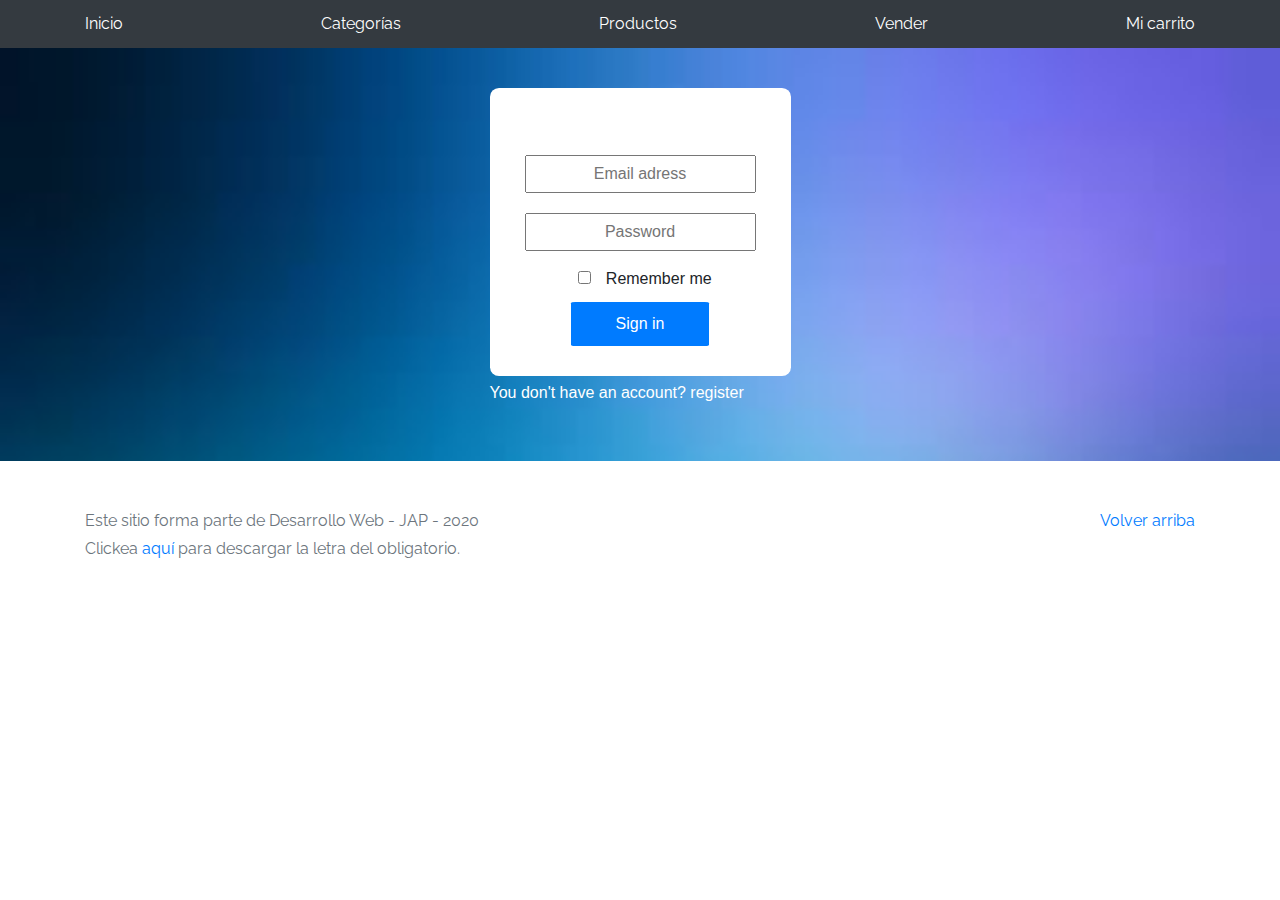
==== index.html @ a8ff6366 "18/8/2021" ====
<!DOCTYPE html>
<!-- saved from url=(0049)https://getbootstrap.com/docs/4.3/examples/album/ -->
<html lang="en">
  <head>
    <meta http-equiv="Content-Type" content="text/html; charset=UTF-8">
    <meta name="viewport" content="width=device-width, initial-scale=1, shrink-to-fit=no">
    <meta name="description" content="">
    <title>eMercado - Todo lo que busques está aquí</title>

    <link rel="canonical" href="https://getbootstrap.com/docs/4.3/examples/album/">
    <link href="https://fonts.googleapis.com/css?family=Raleway:300,300i,400,400i,700,700i,900,900i" rel="stylesheet">
    <!-- Bootstrap core CSS -->
    <link href="css/bootstrap.min.css" rel="stylesheet">
    <link href="css/styles.css" rel="stylesheet">
  </head>
  <body>
    <nav class="site-header sticky-top py-1 bg-dark">
      <div class="container d-flex flex-column flex-md-row justify-content-between">
        <a class="py-2 d-none d-md-inline-block" href="index.html">Inicio</a>
        <a class="py-2 d-none d-md-inline-block" href="categories.html">Categorías</a>
        <a class="py-2 d-none d-md-inline-block" href="products.html">Productos</a>
        <a class="py-2 d-none d-md-inline-block" href="sell.html">Vender</a>
        <a class="py-2 d-none d-md-inline-block" href="cart.html">Mi carrito</a>
      </div>
    </nav>

  <main class="mainindex">
  
    <div class="divindex">
      <form class="formlogin" action="" >
        <label for="Email" >
          <img src="https://image.pngaaa.com/93/4052093-middle.png" alt="">
        </label>
        <input type="email" name="Email" id="Email" placeholder="Email adress" required>
        <input type="text" name="password" placeholder="Password" required>
        <label class="remember" for="remember">
          <input type="checkbox" class="remember" id="remember">
            Remember me
        </label> 
        <button>Sign in</button>
      </form>
      <p class="account">You don't have an account? <a style="color: white;" href="">register</a></p>
    </div>
  </main>


    
      
    <footer class="text-muted">
      <div class="container">
        <p class="float-right">
          <a href="#">Volver arriba</a>
        </p>
        <p>Este sitio forma parte de Desarrollo Web - JAP - 2020</p>
        <p>Clickea <a target="_blank" href="Letra.pdf">aquí</a> para descargar la letra del obligatorio.</p>
      </div>
    </footer>
    <script src="js/jquery-3.4.1.min.js"></script>
    <script src="js/bootstrap.bundle.min.js"></script>
    <script src="js/init.js"></script>
  </body>
</html>
---- css/styles.css ----
.jumbotron, .card-body, .container, .site-header{
    font-family: 'Raleway', serif !important;
}

.jumbotron .display-4{
    font-weight: bold;
}

.jumbotron {
  height: 50vh;
  padding: 5em inherit;
  margin-bottom: 0;
  background-color: #53C0FB;
  background: url('../img/cover_back.png');
  background-size: cover;
  background-position: center;
  background-repeat: no-repeat;
  color: black;
  font-weight: bold;
}

@media (min-width: 768px) {
  .jumbotron {
    padding-top: 6rem;
    padding-bottom: 6rem;
  }
}

.jumbotron p:last-child {
  margin-bottom: 0;
}

.jumbotron-heading {
  font-weight: 300;
}

.jumbotron .container {
  max-width: 40rem;
  background-color: rgba(255, 255, 255, 0.5);
  border-radius: 10px;
  text-shadow: 1px 1px 2px grey;
}

.jumbotron .lead{
  font-size: 38px;
}

footer {
  padding-top: 3rem;
  padding-bottom: 3rem;
}

footer p {
  margin-bottom: .25rem;
}

.site-header a {
  color: white;
  transition: ease-in-out color .15s;
}

.light-text {
  color: white;
}

.site-header .dropdown-menu a {
  color: black;
}

.dropzone{
  border: 2px dashed #0087F7;
  border-radius: 5px;
  background: white;
}

.alert{
  position: fixed;
  top:80px;
  width: 50%;
  left: 50%;
  transform: translate(-50%, 0);
}

.lds-ring {
  display: inline-block;
  position: relative;
  width: 64px;
  height: 64px;
  top:50%;
  left: 50%;
}
.lds-ring div {
  box-sizing: border-box;
  display: block;
  position: absolute;
  width: 51px;
  height: 51px;
  margin: 6px;
  border: 6px solid #fff;
  border-radius: 50%;
  animation: lds-ring 1.2s cubic-bezier(0.5, 0, 0.5, 1) infinite;
  border-color: #fff transparent transparent transparent;
}
.lds-ring div:nth-child(1) {
  animation-delay: -0.45s;
}
.lds-ring div:nth-child(2) {
  animation-delay: -0.3s;
}
.lds-ring div:nth-child(3) {
  animation-delay: -0.15s;
}
@keyframes lds-ring {
  0% {
    transform: rotate(0deg);
  }
  100% {
    transform: rotate(360deg);
  }
}

#spinner-wrapper{
  position: fixed;
  background-color: rgba(0,0,0,0.5);
  width:100%;
  height: 100%;
  top:0;
  left:0;
  z-index: 1021;
  display: none;
}

a.custom-card,
a.custom-card:hover {
  color: inherit;
  text-decoration: inherit;
}

.checked {
  color: orange;
}
.mainindex{
  display: flex;
  align-items: center;
  padding: 40px;
  background-color: #f5f5f5;
  background: url([data-uri]);
  background-size: cover;
  background-repeat: no-repeat;
  }

.formlogin{
  border:0px solid black;
  padding: 25px;
  border-radius: 3%;
  margin: 0 auto;
  display: flex;
  flex-direction: column;
  justify-content: center;
  align-items: center;
  background-color: white;
}
.formlogin input{text-align: center;
  margin: 10px; padding: 5px 10px;
}
.formlogin button{
  padding: 10px 45px;
  border: 0px solid black;
  border-radius: 3%;
  background-color: #007bff;
  color: white;
  margin-bottom: 5px;
}
.formlogin img{
  width: 150px;
  height: auto;
 margin-bottom:10px;
 box-shadow: black 5px;

}
.divindex{display: flex;
flex-direction: column;
justify-content: center;
margin: 0 auto;}

.account{color: #fff;
margin-top: 5px;
}
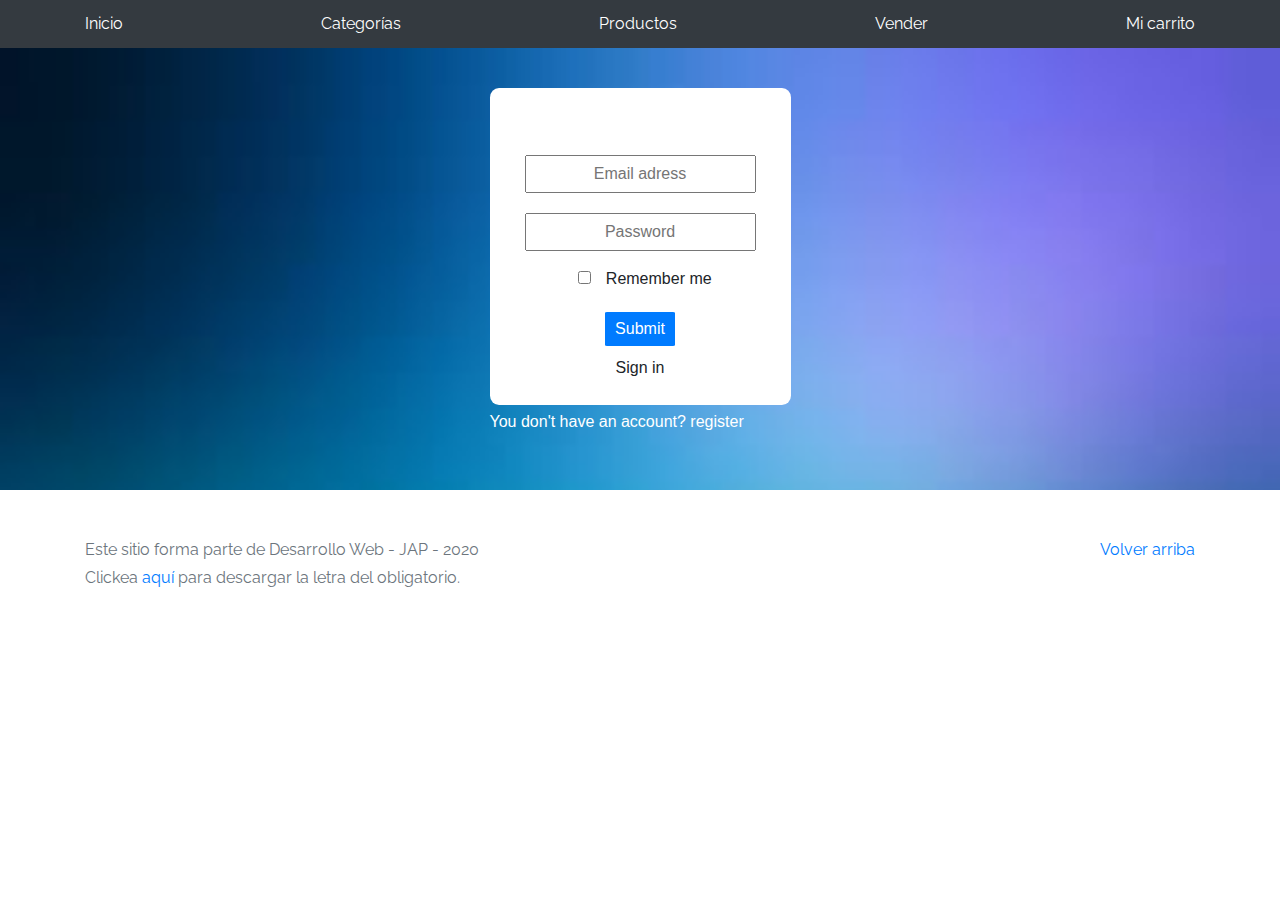
==== commit f48e1c82: "18/8//2021 2" ====
--- a/index.html
+++ b/index.html
@@ -37,7 +37,7 @@
           <input type="checkbox" class="remember" id="remember">
             Remember me
         </label> 
-        <button>Sign in</button>
+        <input type="submit" class="submitb">Sign in</input>
       </form>
       <p class="account">You don't have an account? <a style="color: white;" href="">register</a></p>
     </div>
--- a/css/styles.css
+++ b/css/styles.css
@@ -163,7 +163,7 @@
 .formlogin input{text-align: center;
   margin: 10px; padding: 5px 10px;
 }
-.formlogin button{
+.submitb{
   padding: 10px 45px;
   border: 0px solid black;
   border-radius: 3%;
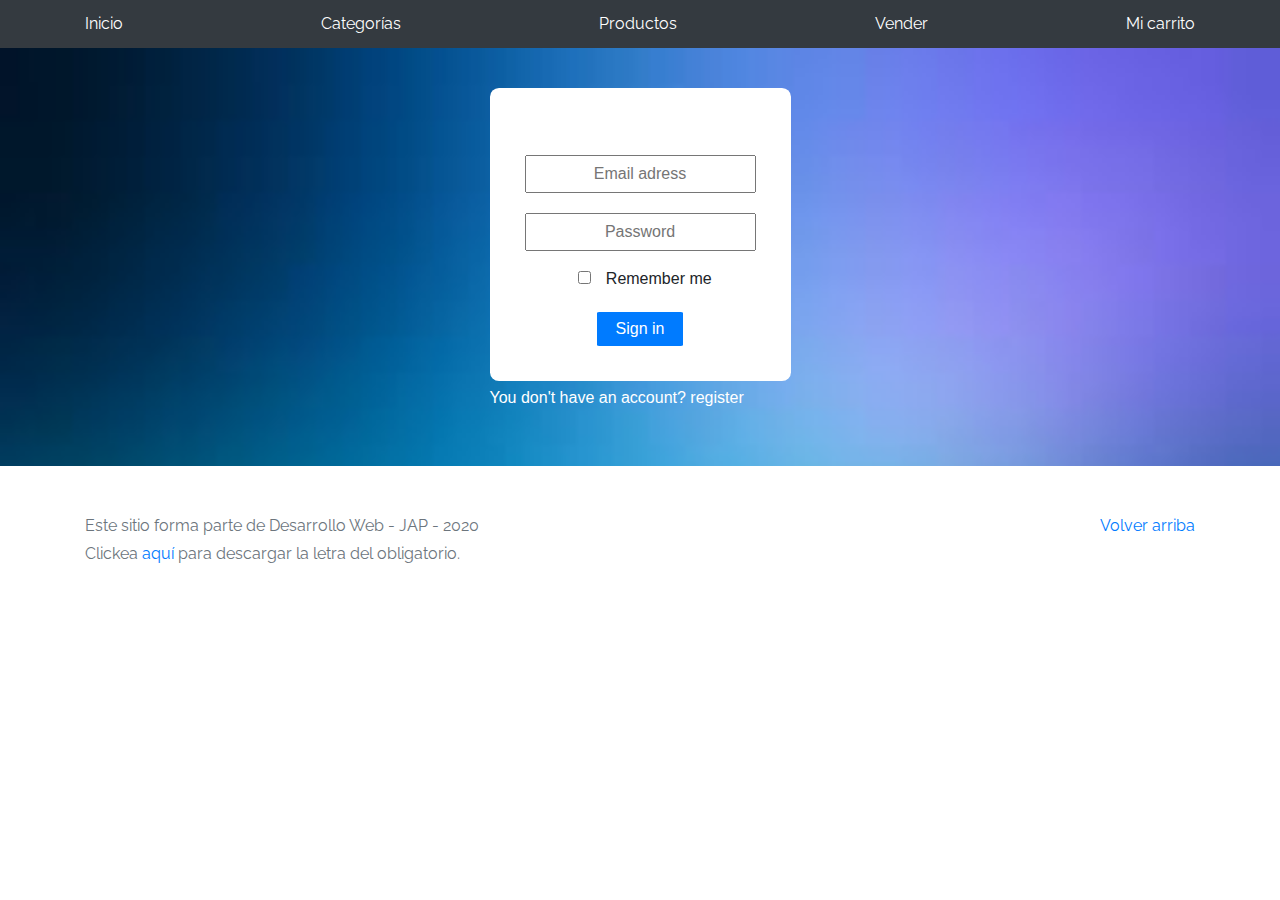
==== commit c272d9a8: "18/8/2021 3" ====
--- a/index.html
+++ b/index.html
@@ -37,7 +37,7 @@
           <input type="checkbox" class="remember" id="remember">
             Remember me
         </label> 
-        <input type="submit" class="submitb">Sign in</input>
+        <input type="submit" class="submitb" value="  Sign in  " ></input>
       </form>
       <p class="account">You don't have an account? <a style="color: white;" href="">register</a></p>
     </div>
--- a/css/styles.css
+++ b/css/styles.css
@@ -164,7 +164,7 @@
   margin: 10px; padding: 5px 10px;
 }
 .submitb{
-  padding: 10px 45px;
+  padding: 15px;
   border: 0px solid black;
   border-radius: 3%;
   background-color: #007bff;
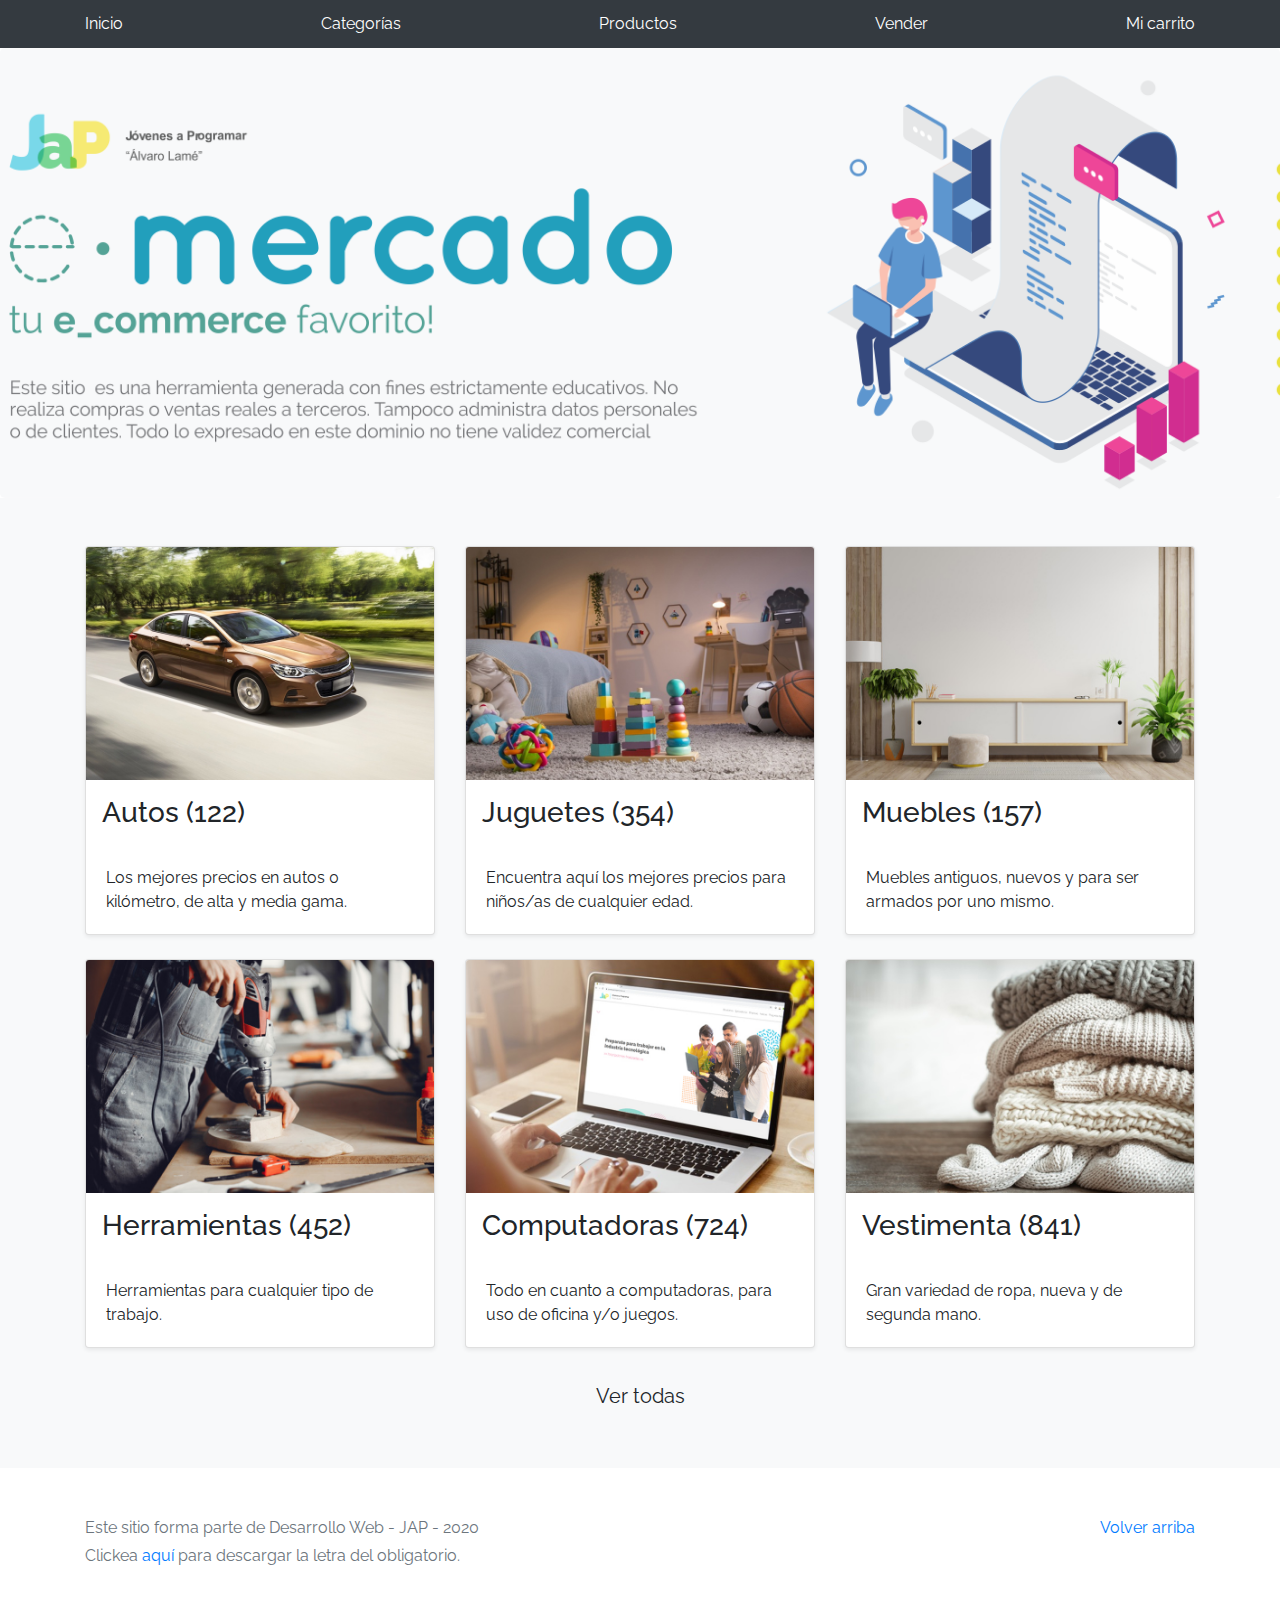
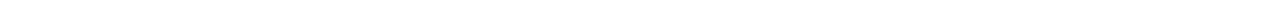
==== commit 4ac4e205: "18/8/2021 5" ====
--- a/index.html
+++ b/index.html
@@ -23,29 +23,76 @@
         <a class="py-2 d-none d-md-inline-block" href="cart.html">Mi carrito</a>
       </div>
     </nav>
-
-  <main class="mainindex">
-  
-    <div class="divindex">
-      <form class="formlogin" action="" >
-        <label for="Email" >
-          <img src="https://image.pngaaa.com/93/4052093-middle.png" alt="">
-        </label>
-        <input type="email" name="Email" id="Email" placeholder="Email adress" required>
-        <input type="text" name="password" placeholder="Password" required>
-        <label class="remember" for="remember">
-          <input type="checkbox" class="remember" id="remember">
-            Remember me
-        </label> 
-        <input type="submit" class="submitb" value="  Sign in  " ></input>
-      </form>
-      <p class="account">You don't have an account? <a style="color: white;" href="">register</a></p>
-    </div>
-  </main>
-
-
-    
-      
+    <main role="main">
+      <section class="jumbotron text-center">
+        <div class="m-5">
+          <h1></h1>
+        </div>
+      </section>
+      <div class="album py-5 bg-light">
+        <div class="container">
+          <div class="row">
+            <div class="col-md-4">
+              <a href="categories.html" class="card mb-4 shadow-sm custom-card">
+                <img class="bd-placeholder-img card-img-top"  src="img/cat1.jpg">
+                <h3 class="m-3">Autos (122)</h3>
+                <div class="card-body">
+                  <p class="card-text">Los mejores precios en autos 0 kilómetro, de alta y media gama.</p>
+                </div>
+              </a>
+            </div>
+            <div class="col-md-4">
+                <a href="categories.html" class="card mb-4 shadow-sm custom-card">
+                  <img class="bd-placeholder-img card-img-top" src="img/cat2.jpg">
+                  <h3 class="m-3">Juguetes (354)</h3>
+                  <div class="card-body">
+                    <p class="card-text">Encuentra aquí los mejores precios para niños/as de cualquier edad.</p>
+                  </div>
+                </a>
+            </div>
+            <div class="col-md-4">
+                <a href="categories.html" class="card mb-4 shadow-sm custom-card">
+                  <img class="bd-placeholder-img card-img-top" src="img/cat3.jpg">
+                  <h3 class="m-3">Muebles (157)</h3>
+                  <div class="card-body">
+                    <p class="card-text">Muebles antiguos, nuevos y para ser armados por uno mismo.</p>
+                  </div>
+                </a>
+            </div>
+            <div class="col-md-4">
+                <a href="categories.html" class="card mb-4 shadow-sm custom-card">
+                  <img class="bd-placeholder-img card-img-top" src="img/cat4.jpg">
+                  <h3 class="m-3">Herramientas (452)</h3>
+                  <div class="card-body">
+                    <p class="card-text">Herramientas para cualquier tipo de trabajo.</p>
+                  </div>
+                </a>
+            </div>
+            <div class="col-md-4">
+                <a href="categories.html" class="card mb-4 shadow-sm custom-card">
+                  <img class="bd-placeholder-img card-img-top" src="img/cat5.jpg">
+                  <h3 class="m-3">Computadoras (724)</h3>
+                  <div class="card-body">
+                    <p class="card-text">Todo en cuanto a computadoras, para uso de oficina y/o juegos.</p>
+                  </div>
+                </a>
+            </div>
+            <div class="col-md-4">
+                <a href="categories.html" class="card mb-4 shadow-sm custom-card">
+                  <img class="bd-placeholder-img card-img-top" src="img/cat6.jpg">
+                  <h3 class="m-3">Vestimenta (841)</h3>
+                  <div class="card-body">
+                    <p class="card-text">Gran variedad de ropa, nueva y de segunda mano.</p>
+                  </div>
+                </a>
+            </div>
+          </div>
+          <div class="row">
+              <a type="button" class="btn btn-light btn-lg btn-block" href="categories.html">Ver todas</a>
+          </div>
+        </div>
+      </div>
+    </main>
     <footer class="text-muted">
       <div class="container">
         <p class="float-right">
@@ -59,4 +106,4 @@
     <script src="js/bootstrap.bundle.min.js"></script>
     <script src="js/init.js"></script>
   </body>
-</html>
+</html>--- a/css/styles.css
+++ b/css/styles.css
@@ -164,7 +164,8 @@
   margin: 10px; padding: 5px 10px;
 }
 .submitb{
-  padding: 15px;
+  width: 140px;
+  height: 40px;
   border: 0px solid black;
   border-radius: 3%;
   background-color: #007bff;
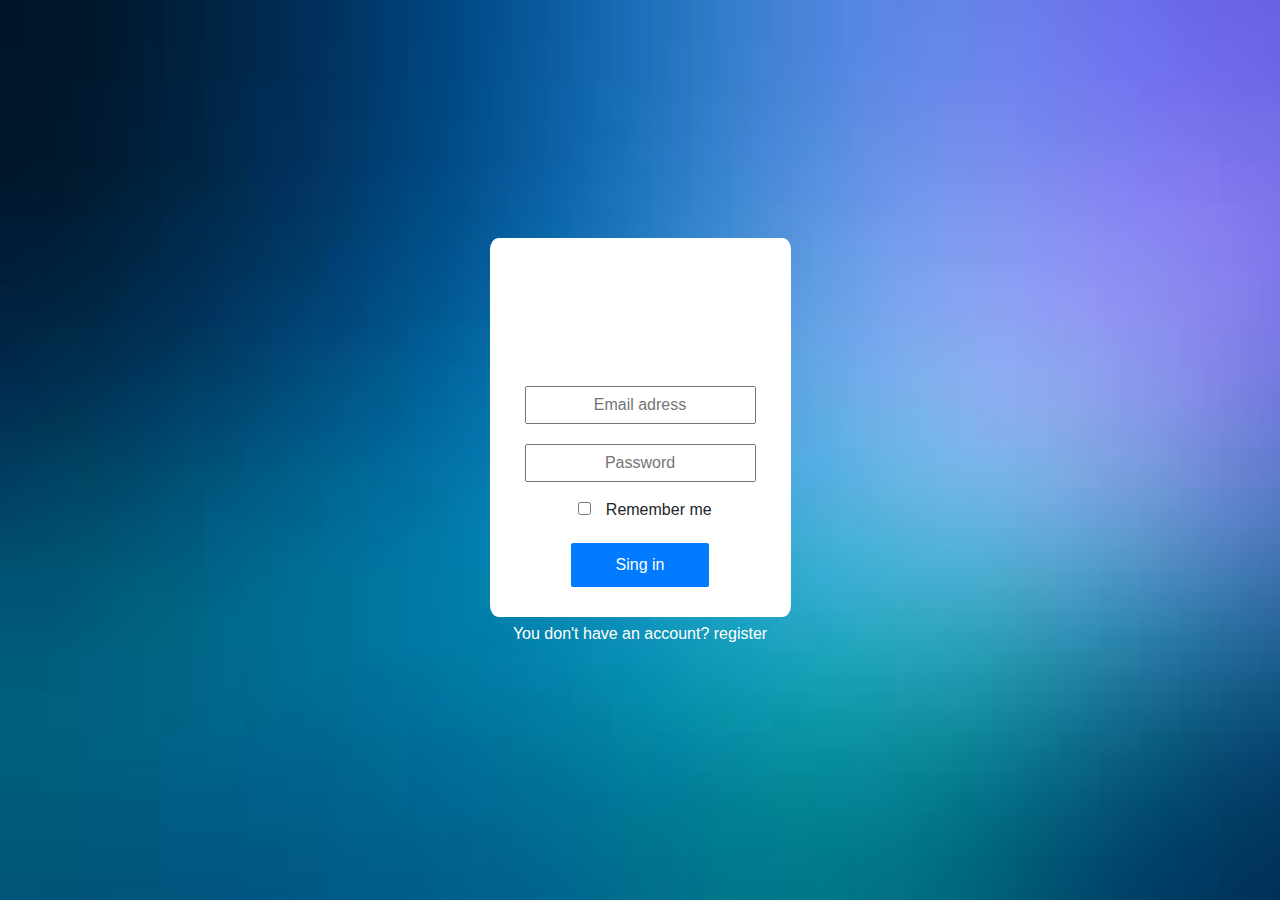
==== commit 25457b49: "1" ====
--- a/index.html
+++ b/index.html
@@ -1,109 +1,103 @@
 <!DOCTYPE html>
 <!-- saved from url=(0049)https://getbootstrap.com/docs/4.3/examples/album/ -->
 <html lang="en">
-  <head>
-    <meta http-equiv="Content-Type" content="text/html; charset=UTF-8">
-    <meta name="viewport" content="width=device-width, initial-scale=1, shrink-to-fit=no">
-    <meta name="description" content="">
-    <title>eMercado - Todo lo que busques está aquí</title>
 
-    <link rel="canonical" href="https://getbootstrap.com/docs/4.3/examples/album/">
-    <link href="https://fonts.googleapis.com/css?family=Raleway:300,300i,400,400i,700,700i,900,900i" rel="stylesheet">
-    <!-- Bootstrap core CSS -->
-    <link href="css/bootstrap.min.css" rel="stylesheet">
-    <link href="css/styles.css" rel="stylesheet">
-  </head>
-  <body>
-    <nav class="site-header sticky-top py-1 bg-dark">
-      <div class="container d-flex flex-column flex-md-row justify-content-between">
-        <a class="py-2 d-none d-md-inline-block" href="index.html">Inicio</a>
-        <a class="py-2 d-none d-md-inline-block" href="categories.html">Categorías</a>
-        <a class="py-2 d-none d-md-inline-block" href="products.html">Productos</a>
-        <a class="py-2 d-none d-md-inline-block" href="sell.html">Vender</a>
-        <a class="py-2 d-none d-md-inline-block" href="cart.html">Mi carrito</a>
-      </div>
-    </nav>
-    <main role="main">
-      <section class="jumbotron text-center">
-        <div class="m-5">
-          <h1></h1>
-        </div>
-      </section>
-      <div class="album py-5 bg-light">
-        <div class="container">
-          <div class="row">
-            <div class="col-md-4">
-              <a href="categories.html" class="card mb-4 shadow-sm custom-card">
-                <img class="bd-placeholder-img card-img-top"  src="img/cat1.jpg">
-                <h3 class="m-3">Autos (122)</h3>
-                <div class="card-body">
-                  <p class="card-text">Los mejores precios en autos 0 kilómetro, de alta y media gama.</p>
-                </div>
-              </a>
-            </div>
-            <div class="col-md-4">
-                <a href="categories.html" class="card mb-4 shadow-sm custom-card">
-                  <img class="bd-placeholder-img card-img-top" src="img/cat2.jpg">
-                  <h3 class="m-3">Juguetes (354)</h3>
-                  <div class="card-body">
-                    <p class="card-text">Encuentra aquí los mejores precios para niños/as de cualquier edad.</p>
-                  </div>
-                </a>
-            </div>
-            <div class="col-md-4">
-                <a href="categories.html" class="card mb-4 shadow-sm custom-card">
-                  <img class="bd-placeholder-img card-img-top" src="img/cat3.jpg">
-                  <h3 class="m-3">Muebles (157)</h3>
-                  <div class="card-body">
-                    <p class="card-text">Muebles antiguos, nuevos y para ser armados por uno mismo.</p>
-                  </div>
-                </a>
-            </div>
-            <div class="col-md-4">
-                <a href="categories.html" class="card mb-4 shadow-sm custom-card">
-                  <img class="bd-placeholder-img card-img-top" src="img/cat4.jpg">
-                  <h3 class="m-3">Herramientas (452)</h3>
-                  <div class="card-body">
-                    <p class="card-text">Herramientas para cualquier tipo de trabajo.</p>
-                  </div>
-                </a>
-            </div>
-            <div class="col-md-4">
-                <a href="categories.html" class="card mb-4 shadow-sm custom-card">
-                  <img class="bd-placeholder-img card-img-top" src="img/cat5.jpg">
-                  <h3 class="m-3">Computadoras (724)</h3>
-                  <div class="card-body">
-                    <p class="card-text">Todo en cuanto a computadoras, para uso de oficina y/o juegos.</p>
-                  </div>
-                </a>
-            </div>
-            <div class="col-md-4">
-                <a href="categories.html" class="card mb-4 shadow-sm custom-card">
-                  <img class="bd-placeholder-img card-img-top" src="img/cat6.jpg">
-                  <h3 class="m-3">Vestimenta (841)</h3>
-                  <div class="card-body">
-                    <p class="card-text">Gran variedad de ropa, nueva y de segunda mano.</p>
-                  </div>
-                </a>
-            </div>
-          </div>
-          <div class="row">
-              <a type="button" class="btn btn-light btn-lg btn-block" href="categories.html">Ver todas</a>
-          </div>
-        </div>
-      </div>
-    </main>
-    <footer class="text-muted">
-      <div class="container">
-        <p class="float-right">
-          <a href="#">Volver arriba</a>
-        </p>
-        <p>Este sitio forma parte de Desarrollo Web - JAP - 2020</p>
-        <p>Clickea <a target="_blank" href="Letra.pdf">aquí</a> para descargar la letra del obligatorio.</p>
-      </div>
-    </footer>
-    <script src="js/jquery-3.4.1.min.js"></script>
-    <script src="js/bootstrap.bundle.min.js"></script>
-    <script src="js/init.js"></script>
-  </body>
+<head>
+  <meta http-equiv="Content-Type" content="text/html; charset=UTF-8">
+  <meta name="viewport" content="width=device-width, initial-scale=1, shrink-to-fit=no">
+  <meta name="description" content="">
+  <title>eMercado - Todo lo que busques está aquí</title>
+
+  <link rel="canonical" href="https://getbootstrap.com/docs/4.3/examples/album/">
+  <link href="https://fonts.googleapis.com/css?family=Raleway:300,300i,400,400i,700,700i,900,900i" rel="stylesheet">
+  <!-- Bootstrap core CSS -->
+  <link href="css/bootstrap.min.css" rel="stylesheet">
+  <link href="css/styles.css" rel="stylesheet">
+  <style>
+    html, body{
+      height: 100%;
+    }
+
+    body {
+      display: -ms-flexbox;
+      display: flex;
+      -ms-flex-align: center;
+      align-items: center;
+      padding-top: 40px;
+      padding-bottom: 40px;
+      background-color: #f5f5f5;
+      background: url([data-uri]);
+      background-size: cover;
+      background-repeat: no-repeat;
+      }
+    .formlogin{
+      border:0px solid black;
+      padding: 25px;
+      border-radius: 3%;
+      margin: 0 auto;
+      display: flex;
+      flex-direction: column;
+      justify-content: center;
+      align-items: center;
+      background-color: white;
+    }
+    .formlogin input{text-align: center;
+      margin: 10px; padding: 5px 10px;
+    }
+    #submitb{
+      padding: 10px 45px;
+      border: 0px solid black;
+      border-radius: 3%;
+      background-color: #007bff;
+      color: white;
+      margin-bottom: 5px;
+    }
+    .formlogin img{
+      width: 150px;
+      height: auto;
+     margin-bottom:10px;
+     
+
+    }
+    div{display: flex;
+    flex-direction: column;
+  justify-content: center;
+margin: 0 auto;}
+
+.account{color: #fff;
+  margin-top: 5px;
+}
+
+    
+    
+  </style> 
+</head>
+
+<body class="text-center">
+  <h1 id="logintitle"></h1><br>
+  <div>
+      <form class="formlogin" id="pordios" action="window.location.href=index.html" >
+        <label for="Email" style="font-size: 70px; padding: 10;"><img src="C:\Users\lucas\Desktop\proyectos jap\E-commerce\Proyecto\img\loginfoto.svg" alt="" sizes="20px ">
+        </label>
+        <input type="email" name="Email" id="Email" placeholder="Email adress" required>
+        <input type="password" name="password" id="password" placeholder="Password" required>
+        <label class="remember" for="remember">
+        <input type="checkbox" class="remember" id="remember">
+          Remember me
+        </label> 
+        <input id="submitb" type="submit" value="Sing in">
+   
+      </form>
+ <p class="account">You don't have an account? <a style="color: white;" href="">register</a></p>
+  </div>
+   
+  
+ 
+  
+  
+  
+
+  <script src="js/init.js"></script>
+  <script src="js/login.js"></script>
+</body>
 </html>--- a/css/styles.css
+++ b/css/styles.css
@@ -139,53 +139,28 @@
 .checked {
   color: orange;
 }
-.mainindex{
-  display: flex;
-  align-items: center;
-  padding: 40px;
-  background-color: #f5f5f5;
-  background: url([data-uri]);
-  background-size: cover;
-  background-repeat: no-repeat;
-  }
 
-.formlogin{
-  border:0px solid black;
-  padding: 25px;
-  border-radius: 3%;
-  margin: 0 auto;
+#divproducts main{
+  padding: 5%;
+  width: 60%;
+  background-color:white;
+  border: 0px solid ;
+  margin: 20px;
+ border-radius: 2%;
+}
+
+#divproducts{
+  background-color: #92BFD2;
   display: flex;
   flex-direction: column;
-  justify-content: center;
   align-items: center;
-  background-color: white;
 }
-.formlogin input{text-align: center;
-  margin: 10px; padding: 5px 10px;
+#mainproducts div{
+  border:2px solid black;
+  border-radius: 2%;
+  margin: 10px;
+  padding: 10px;
 }
-.submitb{
-  width: 140px;
-  height: 40px;
-  border: 0px solid black;
-  border-radius: 3%;
-  background-color: #007bff;
-  color: white;
-  margin-bottom: 5px;
-}
-.formlogin img{
-  width: 150px;
-  height: auto;
- margin-bottom:10px;
- box-shadow: black 5px;
-
-}
-.divindex{display: flex;
-flex-direction: column;
-justify-content: center;
-margin: 0 auto;}
-
-.account{color: #fff;
-margin-top: 5px;
-}
-
-
+#mainproducts div img{
+  height: 200px;
+}